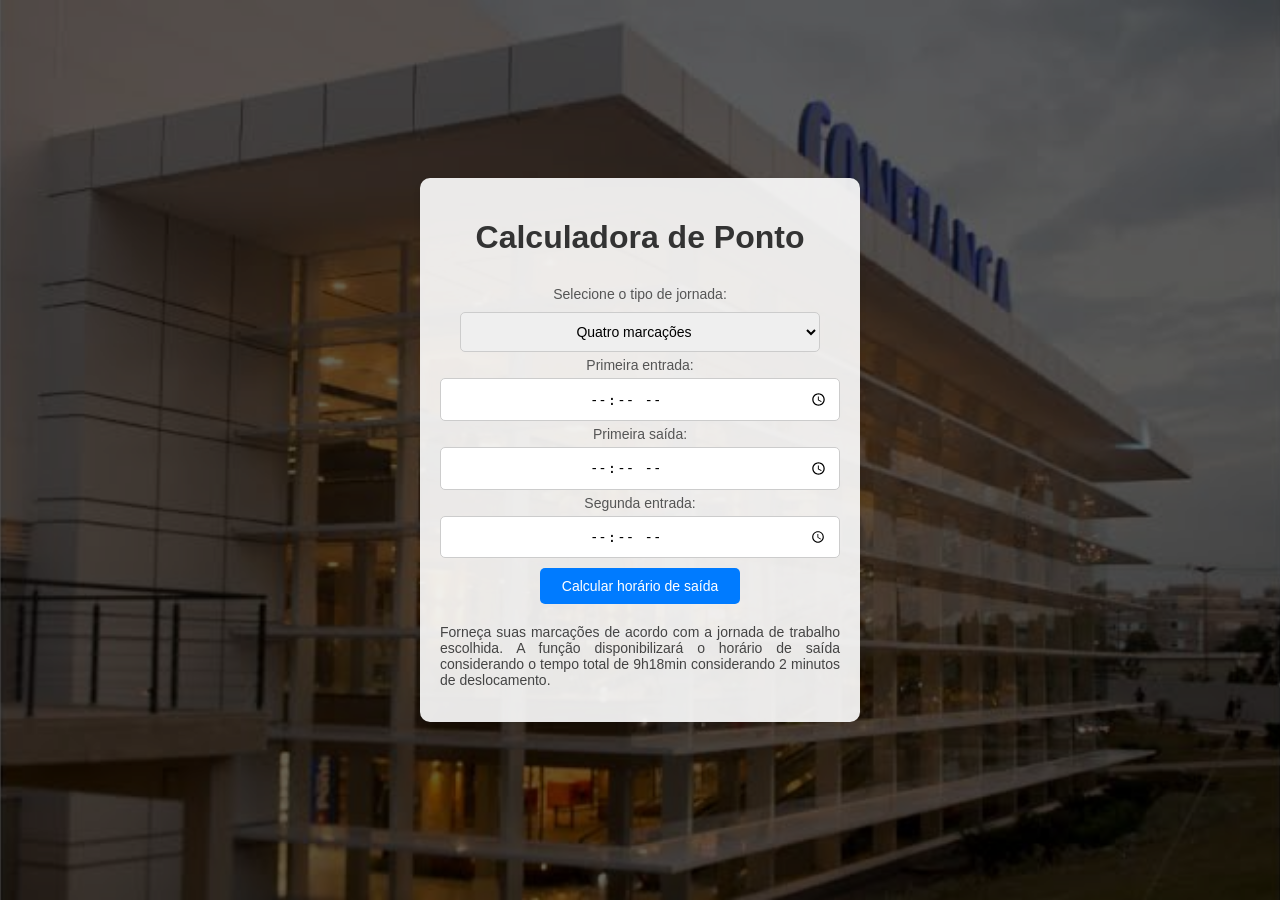
==== index.html @ ad9dcdb9 "Update index.html" ====
<!DOCTYPE html>
<html lang="en">
<head>
  <meta charset="UTF-8">
  <meta name="viewport" content="width=device-width, initial-scale=1.0">
  <title>Calculadora de Ponto</title>
  <style>
    body {
      font-family: Arial, sans-serif;
      margin: 0;
      padding: 0;
      display: flex;
      justify-content: center;
      align-items: center;
      min-height: 100vh;
      text-align: center;
      background: url('IMG_5121.jpeg') no-repeat center center fixed;
      background-size: cover;
    }

    .overlay {
      position: absolute;
      top: 0;
      left: 0;
      width: 100%;
      height: 100%;
      background: rgba(0, 0, 0, 0.6);
      z-index: -1;
    }

    .container {
      background: rgba(255, 255, 255, 0.9);
      padding: 20px;
      border-radius: 10px;
      box-shadow: 0 4px 6px rgba(0, 0, 0, 0.1);
      max-width: 400px;
      width: 100%;
    }

    h1 {
      margin-bottom: 20px;
      color: #333;
    }

    form {
      display: flex;
      flex-direction: column;
      align-items: center;
    }

    form label {
      margin-top: 10px;
      font-size: 14px;
      color: #555;
    }

    input, select, button {
      margin-top: 10px;
      padding: 10px;
      width: 90%;
      font-size: 14px;
      border: 1px solid #ccc;
      border-radius: 5px;
      box-sizing: border-box;
      text-align: center;
    }

    button {
      background: #007bff;
      color: #fff;
      border: none;
      cursor: pointer;
      width: 50%;
    }

    button:hover {
      background: #0056b3;
    }

    #result {
      margin-top: 20px;
      font-size: 16px;
      color: #333;
    }

    .instructions {
      margin-top: 20px;
      font-size: 14px;
      color: #444;
      text-align: justify;
    }

    form div {
      display: flex;
      flex-direction: column;
      align-items: center;
      width: 100%;
    }

    form div label,
    form div input {
      width: 100%;
      margin-top: 5px;
    }

    .hidden {
      display: none;
    }

    @media (max-width: 768px) {
      .container {
        padding: 15px;
      }

      input, select, button {
        font-size: 12px;
        width: 95%;
      }
    }
  </style>
</head>
<body>
  <div class="overlay"></div>

  <div class="container">
    <h1>Calculadora de Ponto</h1>

    <form id="workHoursForm">
      <label for="workMode">Selecione o tipo de jornada:</label>
      <select id="workMode" name="workMode" onchange="toggleFields()">
        <option value="noCoffee">Quatro marcações</option>
        <option value="withCoffee">Seis marcações</option>
      </select>

      <!-- Campos de entrada para 4 marcações -->
      <div id="noCoffeeFields">
        <div>
          <label>Primeira entrada:</label>
          <input type="time" id="e1" required>
        </div>
        <div>
          <label>Primeira saída:</label>
          <input type="time" id="s1" required>
        </div>
        <div>
          <label>Segunda entrada:</label>
          <input type="time" id="e2" required>
        </div>
      </div>

      <!-- Campos de entrada para 6 marcações -->
      <div id="withCoffeeFields" class="hidden">
        <div>
          <label>Primeira entrada:</label>
          <input type="time" id="e1_c" required>
        </div>
        <div>
          <label>Saída para café:</label>
          <input type="time" id="sc" required>
        </div>
        <div>
          <label>Retorno do café:</label>
          <input type="time" id="ec" required>
        </div>
        <div>
          <label>Primeira saída:</label>
          <input type="time" id="s1_c" required>
        </div>
        <div>
          <label>Segunda entrada:</label>
          <input type="time" id="e2_c" required>
        </div>
      </div>

      <button type="button" onclick="calculateExitTime()">Calcular horário de saída</button>
    </form>

    <h2 id="result"></h2>
    <div class="instructions">
      <p>Forneça suas marcações de acordo com a jornada de trabalho escolhida. A função disponibilizará o horário de saída considerando o tempo total de 9h18min considerando 2 minutos de deslocamento.</p>
    </div>
  </div>

  <script>
    function toggleFields() {
      const mode = document.getElementById('workMode').value;
      const noCoffeeFields = document.getElementById('noCoffeeFields');
      const withCoffeeFields = document.getElementById('withCoffeeFields');

      // Alterna a visibilidade com base na seleção
      if (mode === 'noCoffee') {
        noCoffeeFields.classList.remove('hidden');
        withCoffeeFields.classList.add('hidden');
      } else {
        noCoffeeFields.classList.add('hidden');
        withCoffeeFields.classList.remove('hidden');
      }
    }

    function calculateExitTime() {
      const mode = document.getElementById('workMode').value;
      let totalWorked = 0;
      const limit = 9.3; // 9 horas e 18 minutos

      if (mode === 'noCoffee') {
        const e1 = convertToDecimal(document.getElementById('e1').value);
        const s1 = convertToDecimal(document.getElementById('s1').value);
        const e2 = convertToDecimal(document.getElementById('e2').value);
        totalWorked = s1 - e1;
        const suggestedExit = e2 + (limit - totalWorked);
        displayResult(suggestedExit);
      } else if (mode === 'withCoffee') {
        const e1 = convertToDecimal(document.getElementById('e1_c').value);
        const sc = convertToDecimal(document.getElementById('sc').value);
        const ec = convertToDecimal(document.getElementById('ec').value);
        const s1 = convertToDecimal(document.getElementById('s1_c').value);
        const e2 = convertToDecimal(document.getElementById('e2_c').value);
        totalWorked = (sc - e1) + (s1 - ec);
        const suggestedExit = e2 + (limit - totalWorked);
        displayResult(suggestedExit);
      }
    }

    function convertToDecimal(time) {
      const [hours, minutes] = time.split(':').map(Number);
      return hours + minutes / 60;
    }

    function displayResult(decimalTime) {
      const hours = Math.floor(decimalTime % 24);
      const minutes = Math.round((decimalTime - Math.floor(decimalTime)) * 60);
      const formattedTime = `${hours.toString().padStart(2, '0')}:${minutes.toString().padStart(2, '0')}`;
      document.getElementById('result').innerText = `Horário sugerido de saída: ${formattedTime}`;
    }
  </script>
</body>
</html>
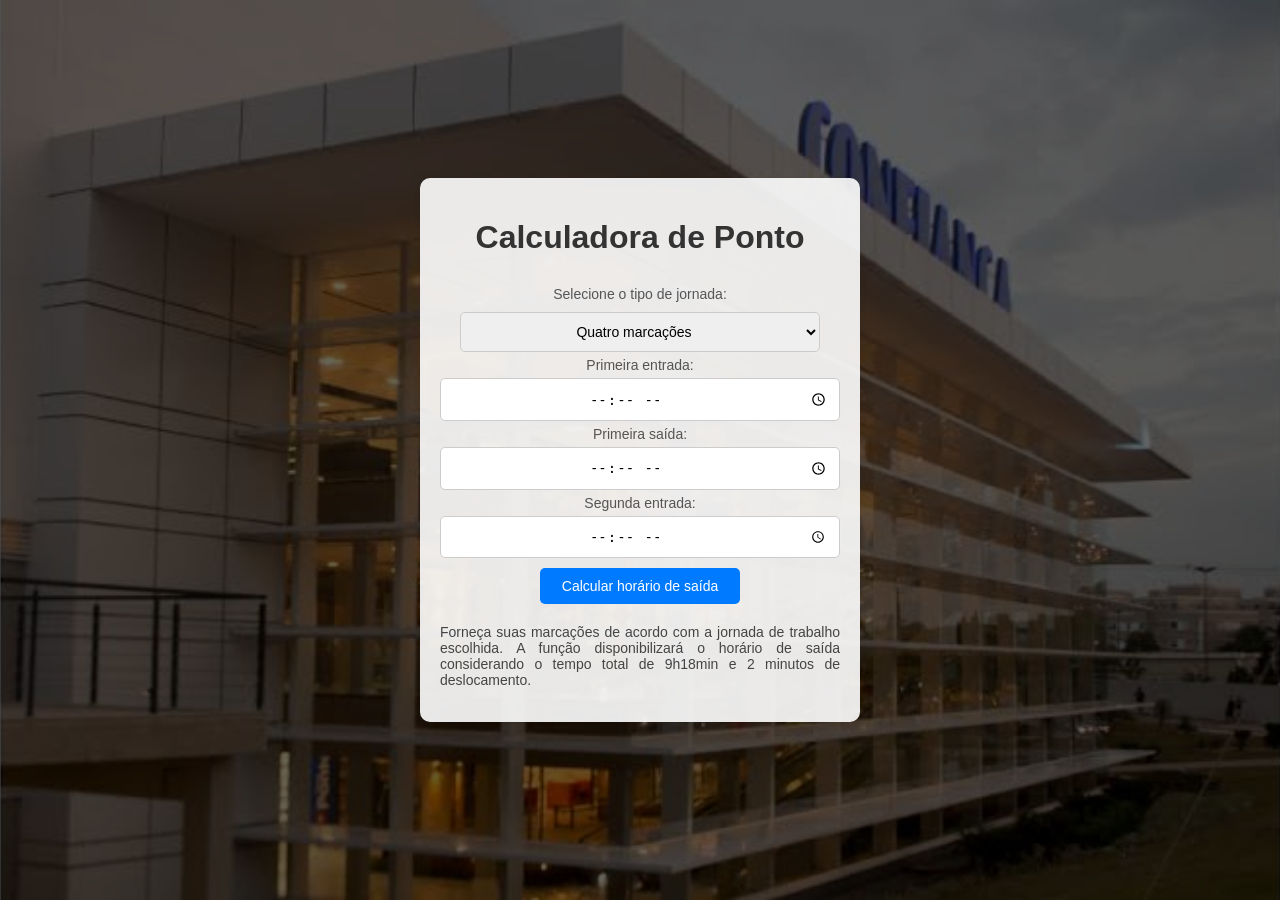
==== commit 7e69a638: "Update index.html" ====
--- a/index.html
+++ b/index.html
@@ -177,7 +177,7 @@
 
     <h2 id="result"></h2>
     <div class="instructions">
-      <p>Forneça suas marcações de acordo com a jornada de trabalho escolhida. A função disponibilizará o horário de saída considerando o tempo total de 9h18min considerando 2 minutos de deslocamento.</p>
+      <p>Forneça suas marcações de acordo com a jornada de trabalho escolhida. A função disponibilizará o horário de saída considerando o tempo total de 9h18min e 2 minutos de deslocamento.</p>
     </div>
   </div>
 
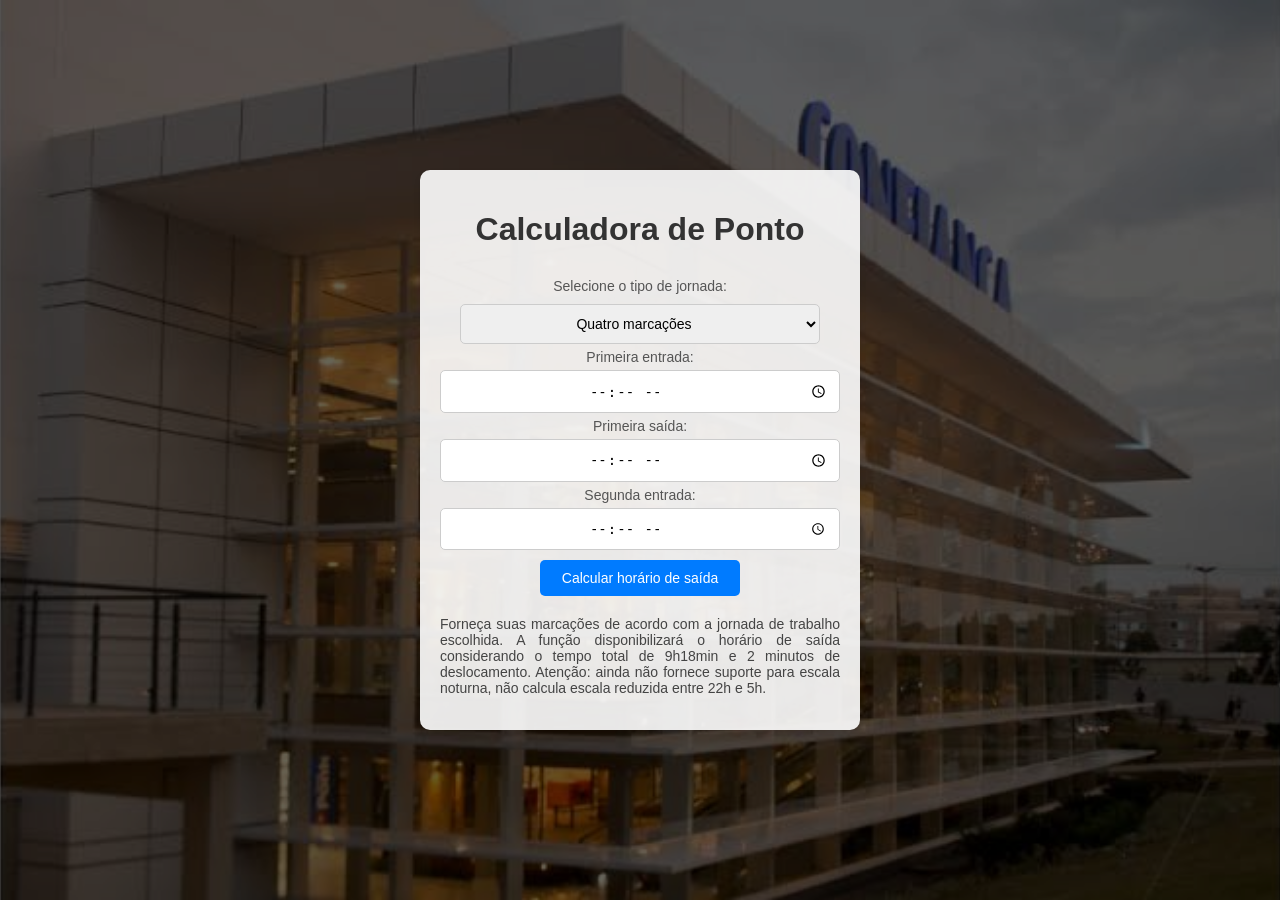
==== commit 031ca455: "Update index.html" ====
--- a/index.html
+++ b/index.html
@@ -177,7 +177,7 @@
 
     <h2 id="result"></h2>
     <div class="instructions">
-      <p>Forneça suas marcações de acordo com a jornada de trabalho escolhida. A função disponibilizará o horário de saída considerando o tempo total de 9h18min e 2 minutos de deslocamento.</p>
+      <p>Forneça suas marcações de acordo com a jornada de trabalho escolhida. A função disponibilizará o horário de saída considerando o tempo total de 9h18min e 2 minutos de deslocamento. Atenção: ainda não fornece suporte para escala noturna, não calcula escala reduzida entre 22h e 5h.</p>
     </div>
   </div>
 
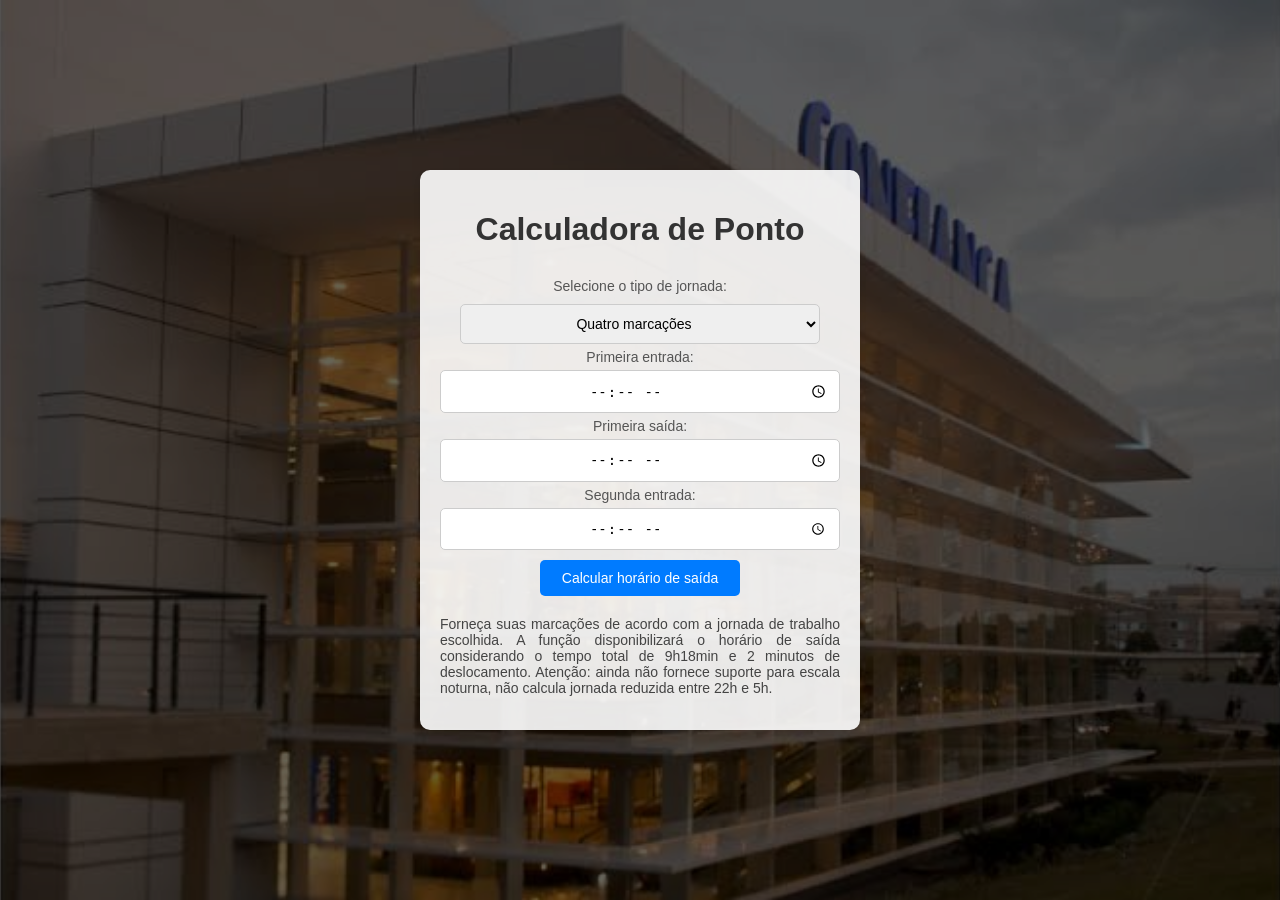
==== commit 3462d421: "Update index.html" ====
--- a/index.html
+++ b/index.html
@@ -177,7 +177,7 @@
 
     <h2 id="result"></h2>
     <div class="instructions">
-      <p>Forneça suas marcações de acordo com a jornada de trabalho escolhida. A função disponibilizará o horário de saída considerando o tempo total de 9h18min e 2 minutos de deslocamento. Atenção: ainda não fornece suporte para escala noturna, não calcula escala reduzida entre 22h e 5h.</p>
+      <p>Forneça suas marcações de acordo com a jornada de trabalho escolhida. A função disponibilizará o horário de saída considerando o tempo total de 9h18min e 2 minutos de deslocamento. Atenção: ainda não fornece suporte para escala noturna, não calcula jornada reduzida entre 22h e 5h.</p>
     </div>
   </div>
 
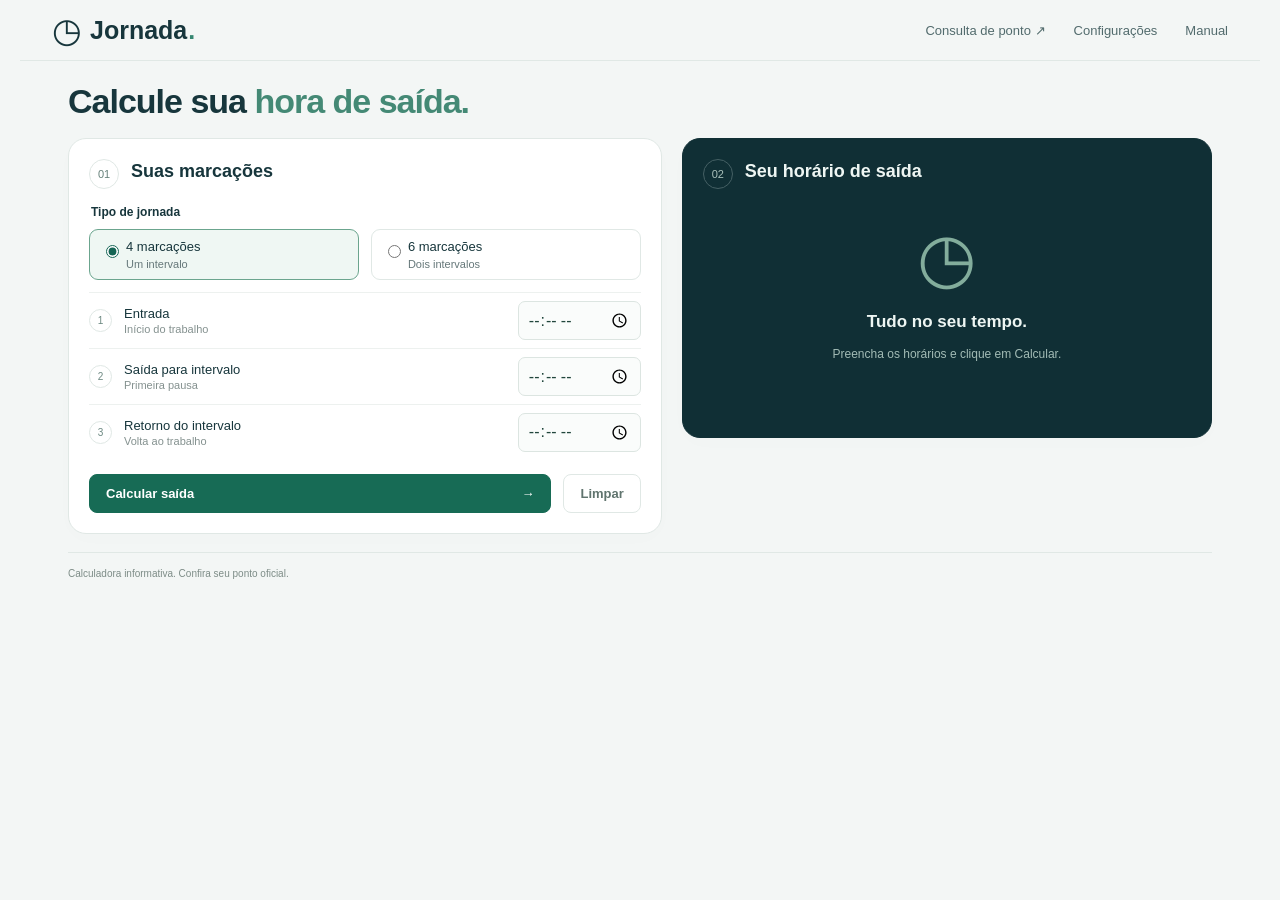
==== commit f33e27b6: "Atualiza Calculadora com a versão atual do DEMO-calculator" ====
--- a/index.html
+++ b/index.html
@@ -1,237 +1,81 @@
-<!DOCTYPE html>
-<html lang="en">
-<head>
-  <meta charset="UTF-8">
-  <meta name="viewport" content="width=device-width, initial-scale=1.0">
-  <title>Calculadora de Ponto</title>
-  <style>
-    body {
-      font-family: Arial, sans-serif;
-      margin: 0;
-      padding: 0;
-      display: flex;
-      justify-content: center;
-      align-items: center;
-      min-height: 100vh;
-      text-align: center;
-      background: url('IMG_5121.jpeg') no-repeat center center fixed;
-      background-size: cover;
-    }
-
-    .overlay {
-      position: absolute;
-      top: 0;
-      left: 0;
-      width: 100%;
-      height: 100%;
-      background: rgba(0, 0, 0, 0.6);
-      z-index: -1;
-    }
-
-    .container {
-      background: rgba(255, 255, 255, 0.9);
-      padding: 20px;
-      border-radius: 10px;
-      box-shadow: 0 4px 6px rgba(0, 0, 0, 0.1);
-      max-width: 400px;
-      width: 100%;
-    }
-
-    h1 {
-      margin-bottom: 20px;
-      color: #333;
-    }
-
-    form {
-      display: flex;
-      flex-direction: column;
-      align-items: center;
-    }
-
-    form label {
-      margin-top: 10px;
-      font-size: 14px;
-      color: #555;
-    }
-
-    input, select, button {
-      margin-top: 10px;
-      padding: 10px;
-      width: 90%;
-      font-size: 14px;
-      border: 1px solid #ccc;
-      border-radius: 5px;
-      box-sizing: border-box;
-      text-align: center;
-    }
-
-    button {
-      background: #007bff;
-      color: #fff;
-      border: none;
-      cursor: pointer;
-      width: 50%;
-    }
-
-    button:hover {
-      background: #0056b3;
-    }
-
-    #result {
-      margin-top: 20px;
-      font-size: 16px;
-      color: #333;
-    }
-
-    .instructions {
-      margin-top: 20px;
-      font-size: 14px;
-      color: #444;
-      text-align: justify;
-    }
-
-    form div {
-      display: flex;
-      flex-direction: column;
-      align-items: center;
-      width: 100%;
-    }
-
-    form div label,
-    form div input {
-      width: 100%;
-      margin-top: 5px;
-    }
-
-    .hidden {
-      display: none;
-    }
-
-    @media (max-width: 768px) {
-      .container {
-        padding: 15px;
-      }
-
-      input, select, button {
-        font-size: 12px;
-        width: 95%;
-      }
-    }
-  </style>
-</head>
-<body>
-  <div class="overlay"></div>
-
-  <div class="container">
-    <h1>Calculadora de Ponto</h1>
-
-    <form id="workHoursForm">
-      <label for="workMode">Selecione o tipo de jornada:</label>
-      <select id="workMode" name="workMode" onchange="toggleFields()">
-        <option value="noCoffee">Quatro marcações</option>
-        <option value="withCoffee">Seis marcações</option>
-      </select>
-
-      <!-- Campos de entrada para 4 marcações -->
-      <div id="noCoffeeFields">
-        <div>
-          <label>Primeira entrada:</label>
-          <input type="time" id="e1" required>
-        </div>
-        <div>
-          <label>Primeira saída:</label>
-          <input type="time" id="s1" required>
-        </div>
-        <div>
-          <label>Segunda entrada:</label>
-          <input type="time" id="e2" required>
-        </div>
-      </div>
-
-      <!-- Campos de entrada para 6 marcações -->
-      <div id="withCoffeeFields" class="hidden">
-        <div>
-          <label>Primeira entrada:</label>
-          <input type="time" id="e1_c" required>
-        </div>
-        <div>
-          <label>Saída para café:</label>
-          <input type="time" id="sc" required>
-        </div>
-        <div>
-          <label>Retorno do café:</label>
-          <input type="time" id="ec" required>
-        </div>
-        <div>
-          <label>Primeira saída:</label>
-          <input type="time" id="s1_c" required>
-        </div>
-        <div>
-          <label>Segunda entrada:</label>
-          <input type="time" id="e2_c" required>
-        </div>
-      </div>
-
-      <button type="button" onclick="calculateExitTime()">Calcular horário de saída</button>
-    </form>
-
-    <h2 id="result"></h2>
-    <div class="instructions">
-      <p>Forneça suas marcações de acordo com a jornada de trabalho escolhida. A função disponibilizará o horário de saída considerando o tempo total de 9h18min e 2 minutos de deslocamento. Atenção: ainda não fornece suporte para escala noturna, não calcula jornada reduzida entre 22h e 5h.</p>
-    </div>
-  </div>
-
-  <script>
-    function toggleFields() {
-      const mode = document.getElementById('workMode').value;
-      const noCoffeeFields = document.getElementById('noCoffeeFields');
-      const withCoffeeFields = document.getElementById('withCoffeeFields');
-
-      // Alterna a visibilidade com base na seleção
-      if (mode === 'noCoffee') {
-        noCoffeeFields.classList.remove('hidden');
-        withCoffeeFields.classList.add('hidden');
-      } else {
-        noCoffeeFields.classList.add('hidden');
-        withCoffeeFields.classList.remove('hidden');
-      }
-    }
-
-    function calculateExitTime() {
-      const mode = document.getElementById('workMode').value;
-      let totalWorked = 0;
-      const limit = 9.3; // 9 horas e 18 minutos
-
-      if (mode === 'noCoffee') {
-        const e1 = convertToDecimal(document.getElementById('e1').value);
-        const s1 = convertToDecimal(document.getElementById('s1').value);
-        const e2 = convertToDecimal(document.getElementById('e2').value);
-        totalWorked = s1 - e1;
-        const suggestedExit = e2 + (limit - totalWorked);
-        displayResult(suggestedExit);
-      } else if (mode === 'withCoffee') {
-        const e1 = convertToDecimal(document.getElementById('e1_c').value);
-        const sc = convertToDecimal(document.getElementById('sc').value);
-        const ec = convertToDecimal(document.getElementById('ec').value);
-        const s1 = convertToDecimal(document.getElementById('s1_c').value);
-        const e2 = convertToDecimal(document.getElementById('e2_c').value);
-        totalWorked = (sc - e1) + (s1 - ec);
-        const suggestedExit = e2 + (limit - totalWorked);
-        displayResult(suggestedExit);
-      }
-    }
-
-    function convertToDecimal(time) {
-      const [hours, minutes] = time.split(':').map(Number);
-      return hours + minutes / 60;
-    }
-
-    function displayResult(decimalTime) {
-      const hours = Math.floor(decimalTime % 24);
-      const minutes = Math.round((decimalTime - Math.floor(decimalTime)) * 60);
-      const formattedTime = `${hours.toString().padStart(2, '0')}:${minutes.toString().padStart(2, '0')}`;
-      document.getElementById('result').innerText = `Horário sugerido de saída: ${formattedTime}`;
-    }
-  </script>
-</body>
-</html>
+<!DOCTYPE html>
+<html lang="pt-BR">
+<head>
+  <meta charset="UTF-8">
+  <meta name="viewport" content="width=device-width, initial-scale=1.0">
+  <meta name="theme-color" content="#102c32">
+  <meta name="description" content="Planeje sua saída com intervalos, hora noturna reduzida e margem de segurança ajustável.">
+  <title>Calculadora de jornada</title>
+  <link rel="stylesheet" href="assets/css/style.css">
+</head>
+<body>
+  <header class="topbar">
+    <a class="brand" href="./"><span class="brand-icon" aria-hidden="true">◷</span> Jornada<span class="brand-dot">.</span></a>
+    <nav aria-label="Links úteis">
+      <a href="https://webapp.confianca.com.br/consultaponto/ponto.aspx" target="_blank" rel="noopener noreferrer">Consulta de ponto ↗</a>
+      <button type="button" id="abrir-configuracoes" aria-controls="configuracoes" aria-expanded="false">Configurações</button>
+      <button type="button" id="abrir-manual" aria-controls="manual" aria-expanded="false">Manual</button>
+    </nav>
+  </header>
+  <main>
+    <section class="intro">
+      <h1>Calcule sua <span>hora de saída.</span></h1>
+    </section>
+          <section id="configuracoes" class="card settings-panel" hidden aria-labelledby="settings-title"><h2 id="settings-title">Regras do cálculo</h2><p class="hint">Ajuste os parâmetros e volte à calculadora.</p>
+            <div class="settings-grid">
+              <label for="jornada">Jornada (minutos)<input form="jornada-form" type="number" id="jornada" min="1" max="960" value="440" required><small>440 min = 7h20</small></label>
+              <label for="extras">Extras (minutos)<input form="jornada-form" type="number" id="extras" min="0" max="360" value="120" required><small>120 min = 2h00</small></label>
+              <label for="margem">Margem (minutos)<input form="jornada-form" type="number" id="margem" min="0" max="30" value="2" required><small>Antecipação da saída</small></label>
+            </div>
+            <label class="check"><input form="jornada-form" type="checkbox" id="noturno" checked> Aplicar hora noturna reduzida entre 22h e 05h</label>
+            <p class="hint">Cada 52min30s trabalhados nessa faixa contam como 60min. Intervalos não contam. Após 05h, o cálculo volta à hora comum.</p>
+            <button type="button" id="voltar-calculadora">Voltar à calculadora</button>
+          </section>
+    <div class="workspace" id="calculadora-panel">
+      <section class="card form-card" aria-labelledby="form-title">
+        <div class="card-heading"><span class="step">01</span><div><h2 id="form-title">Suas marcações</h2></div></div>
+        <form id="jornada-form">
+          <fieldset class="mode"><legend>Tipo de jornada</legend>
+            <label><input type="radio" id="quatro-marcacoes" name="modo-jornada" value="quatro" checked><span>4 marcações <small>Um intervalo</small></span></label>
+            <label><input type="radio" id="seis-marcacoes" name="modo-jornada" value="seis"><span>6 marcações <small>Dois intervalos</small></span></label>
+          </fieldset>
+          <div class="time-row"><span class="marker">1</span><label for="entrada">Entrada<small>Início do trabalho</small></label><input type="time" id="entrada" name="entrada" required></div>
+          <div class="time-row"><span class="marker">2</span><label for="saida-cafe">Saída para intervalo<small>Primeira pausa</small></label><input type="time" id="saida-cafe" name="saida-cafe" required></div>
+          <div class="time-row"><span class="marker">3</span><label for="entrada-cafe">Retorno do intervalo<small>Volta ao trabalho</small></label><input type="time" id="entrada-cafe" name="entrada-cafe" required></div>
+          <fieldset id="campoExtra" hidden disabled><legend class="sr-only">Segundo intervalo</legend>
+            <div class="time-row"><span class="marker">4</span><label for="segunda-saida">Saída para intervalo<small>Segunda pausa</small></label><input type="time" id="segunda-saida" name="segunda-saida" required></div>
+            <div class="time-row"><span class="marker">5</span><label for="segunda-entrada">Retorno do intervalo<small>Volta ao trabalho</small></label><input type="time" id="segunda-entrada" name="segunda-entrada" required></div>
+          </fieldset>
+          <div id="mensagemErro" role="alert" hidden></div>
+          <div class="actions"><button type="submit" id="calcular">Calcular saída <span aria-hidden="true">→</span></button><button type="reset" id="resetar">Limpar</button></div>
+        </form>
+      </section>
+      <aside class="right-column">
+        <section class="card result-card" aria-labelledby="result-title">
+          <div class="card-heading"><span class="step">02</span><div><h2 id="result-title">Seu horário de saída</h2></div></div>
+          <div id="empty-result"><div class="clock-art" aria-hidden="true">◷</div><h3>Tudo no seu tempo.</h3><p>Preencha os horários e clique em Calcular.</p></div>
+          <div id="resultado" role="status" aria-live="polite" aria-atomic="true" hidden></div>
+        </section>
+      </aside>
+    </div>
+    <section class="card manual-panel" id="manual" aria-labelledby="manual-title" hidden>
+      <h2 id="manual-title">Manual</h2>
+      <h3>Como calcular</h3>
+      <p>Escolha 4 marcações para um intervalo ou 6 para dois. Preencha os horários na ordem em que aconteceram e clique em Calcular saída.</p>
+      <p>Um horário menor que o anterior é interpretado como o dia seguinte. A indicação de dia seguinte no resultado é relativa ao dia da entrada.</p>
+      <h3>Os dois horários</h3>
+      <p>A saída sugerida considera sua jornada. O limite com extras considera a jornada mais as extras configuradas. Ambos são arredondados para baixo e antecipados pela margem definida em Configurações.</p>
+        <section class="safety-note"><span aria-hidden="true">↙</span><div><h3>Uma margem para sair tranquilo</h3><p id="margin-note">Saídas arredondadas para baixo, com 2 minutos de antecedência. A margem pode deixar saldo negativo; confira seu ponto.</p></div></section>
+        <section class="rules-note"><h3>Como a conta funciona</h3><p>Trabalho diurno + trabalho noturno convertido.<br>As pausas ficam fora da soma.</p><div><span id="rule-jornada">7h20 de jornada</span><span id="rule-extras">Até 2h00 de extras</span></div></section>
+      <h3>Hora noturna e intervalos</h3>
+      <p>Com a conversão ativada, cada 52min30s trabalhados entre 22h e 05h equivalem a 60 minutos de jornada. Frações de hora entram proporcionalmente. Intervalos ficam fora da conta.</p>
+      <p>A versão atual usa hora comum após 05h; não aplica automaticamente a redução à prorrogação noturna. Confira a regra aplicável à sua escala.</p>
+      <h3>Conferência do resultado</h3>
+      <p>A margem e o arredondamento podem deixar saldo abaixo da jornada. O resultado é uma estimativa: confira os registros oficiais de ponto. Se as marcações já tiverem ultrapassado os limites, um alerta aparecerá na calculadora.</p>
+      <button type="button" id="voltar-manual">Voltar à calculadora</button>
+    </section>
+    <footer>Calculadora informativa. Confira seu ponto oficial.</footer>
+  </main>
+  <script type="module" src="js/main.js"></script>
+</body>
+</html>
--- a/assets/css/style.css
+++ b/assets/css/style.css
@@ -0,0 +1,614 @@
+:root{
+  font-family:Inter,"Segoe UI",Arial,sans-serif;
+  color:#17363c;
+  background:#f3f6f5;
+  font-synthesis:none;
+  --muted:#657779;
+  --line:#e0e8e5;
+  --green:#146554
+}
+*{
+  box-sizing:border-box
+}
+body{
+  margin:0
+}
+button,input{
+  font:inherit
+}
+a{
+  color:inherit
+}
+.topbar{
+  min-height:88px;
+  max-width:1240px;
+  margin:auto;
+  padding:20px 48px;
+  display:flex;
+  justify-content:space-between;
+  align-items:center;
+  border-bottom:1px solid var(--line)
+}
+.brand{
+  font-size:25px;
+  font-weight:750;
+  text-decoration:none;
+  display:flex;
+  align-items:center;
+  gap:8px
+}
+.brand-dot{
+  color:#368771;
+  margin-left:-7px
+}
+.brand-icon{
+  font-size:34px;
+  font-weight:400
+}
+nav{
+  display:flex;
+  gap:28px
+}
+nav a{
+  font-size:13px;
+  text-decoration:none;
+  color:#526b6d
+}
+nav a:hover{
+  text-decoration:underline
+}
+main{
+  max-width:1144px;
+  margin:auto;
+  padding:46px 0 0
+}
+.eyebrow{
+  font-size:11px;
+  font-weight:750;
+  letter-spacing:2px;
+  color:#357a68;
+  margin:0 0 17px
+}
+h1{
+  font-size:48px;
+  font-weight:650;
+  line-height:1.1;
+  letter-spacing:-2px;
+  margin:0 0 20px
+}
+h1 span{
+  color:#448975
+}
+.intro>p:last-child{
+  font-size:15px;
+  color:var(--muted);
+  line-height:1.65;
+  margin-bottom:32px
+}
+.workspace{
+  display:grid;
+  grid-template-columns:1.12fr 1fr;
+  gap:26px;
+  align-items:start
+}
+.card{
+  background:#fff;
+  border:1px solid var(--line);
+  border-radius:18px;
+  padding:28px;
+  box-shadow:0 5px 22px #16383103
+}
+.card-heading{
+  display:flex;
+  gap:12px;
+  align-items:center;
+  margin-bottom:26px
+}
+.step{
+  font-size:11px;
+  border:1px solid var(--line);
+  border-radius:50%;
+  width:30px;
+  height:30px;
+  display:grid;
+  place-items:center;
+  color:#66817a;
+  flex-shrink:0
+}
+h2{
+  font-size:18px;
+  margin:0 0 5px;
+  font-weight:650
+}
+.card-heading p{
+  font-size:12px;
+  color:var(--muted);
+  margin:0
+}
+fieldset{
+  padding:0;
+  margin:0;
+  border:0;
+  min-width:0
+}
+.mode{
+  display:grid;
+  grid-template-columns:1fr 1fr;
+  gap:12px;
+  margin-bottom:24px
+}
+.mode legend{
+  font-size:12px;
+  font-weight:600;
+  margin-bottom:10px
+}
+.mode label{
+  position:relative;
+  cursor:pointer
+}
+.mode input{
+  position:absolute;
+  left:12px;
+  top:17px;
+  accent-color:var(--green)
+}
+.mode span{
+  display:block;
+  border:1px solid var(--line);
+  border-radius:9px;
+  padding:12px 12px 12px 36px;
+  font-size:13px
+}
+.mode input:checked+span{
+  background:#eff7f3;
+  border-color:#6ba58e
+}
+.mode small{
+  display:block;
+  font-size:11px;
+  margin-top:4px;
+  color:var(--muted)
+}
+.time-row{
+  display:flex;
+  align-items:center;
+  gap:12px;
+  border-top:1px solid #edf1ef;
+  padding:15px 0
+}
+.marker{
+  border:1px solid var(--line);
+  width:23px;
+  height:23px;
+  border-radius:50%;
+  font-size:10px;
+  color:#6d8982;
+  display:grid;
+  place-items:center;
+  flex-shrink:0
+}
+.time-row label{
+  font-size:13px;
+  flex:1
+}
+.time-row small{
+  display:block;
+  font-size:11px;
+  color:#84918f;
+  margin-top:4px
+}
+input[type=time]{
+  border:1px solid #dce5e1;
+  border-radius:7px;
+  background:#fafcfb;
+  padding:9px 10px;
+  color:#21463c;
+  width:123px;
+  min-width:0
+}
+input:focus-visible,button:focus-visible,a:focus-visible,summary:focus-visible{
+  outline:3px solid #98cbb9;
+  outline-offset:3px
+}
+.hint{
+  color:#72817e;
+  font-size:11px;
+  line-height:1.6
+}
+.settings{
+  border-top:1px solid var(--line);
+  margin-top:19px;
+  padding-top:18px
+}
+.settings summary{
+  font-size:12px;
+  cursor:pointer;
+  display:flex;
+  justify-content:space-between
+}
+.settings-grid{
+  display:grid;
+  grid-template-columns:repeat(3,1fr);
+  gap:10px;
+  padding-top:18px
+}
+.settings-grid label{
+  font-size:10px
+}
+.settings-grid input{
+  display:block;
+  width:100%;
+  border:1px solid var(--line);
+  border-radius:6px;
+  padding:9px;
+  margin:7px 0
+}
+.settings small{
+  font-size:10px;
+  color:var(--muted)
+}
+.check{
+  display:flex;
+  align-items:center;
+  gap:7px;
+  font-size:11px;
+  margin-top:18px
+}
+.check input{
+  accent-color:var(--green)
+}
+.actions{
+  display:flex;
+  gap:12px;
+  margin-top:24px
+}
+button{
+  cursor:pointer;
+  border-radius:8px;
+  font-size:13px;
+  font-weight:600;
+  padding:14px 18px
+}
+#calcular{
+  background:#176b55;
+  color:white;
+  border:1px solid #176b55;
+  flex:1;
+  display:flex;
+  justify-content:space-between
+}
+#calcular:hover{
+  background:#10523f
+}
+#resetar{
+  border:1px solid var(--line);
+  background:white;
+  color:#60746e
+}
+.result-card{
+  background:#102f35;
+  color:#eef6f3;
+  border-color:#102f35;
+  min-height:342px
+}
+.result-card .step{
+  border-color:#456064;
+  color:#abc2bc
+}
+.result-card .card-heading p{
+  color:#9cb6b2
+}
+#empty-result{
+  text-align:center;
+  padding:12px 0 24px
+}
+.clock-art{
+  font-size:68px;
+  color:#83ad9c;
+  line-height:1.2
+}
+h3{
+  font-size:14px;
+  font-weight:600
+}
+#empty-result h3{
+  font-size:17px;
+  margin:13px 0 9px
+}
+#empty-result p{
+  font-size:12px;
+  line-height:1.7;
+  color:#a2bbb5
+}
+.safety-note{
+  display:flex;
+  gap:14px;
+  background:#e7f0e7;
+  border:1px solid #d4e3d5;
+  border-radius:12px;
+  padding:20px;
+  margin-top:18px
+}
+.safety-note>span{
+  font-size:25px;
+  color:#428369
+}
+.safety-note h3{
+  margin:0 0 7px;
+  color:#365f48;
+  font-size:12px
+}
+.safety-note p{
+  font-size:11px;
+  line-height:1.75;
+  color:#5e7664;
+  margin:0
+}
+.rules-note{
+  padding:22px 7px
+}
+.rules-note h3{
+  font-size:12px;
+  margin:0 0 8px
+}
+.rules-note p{
+  font-size:12px;
+  color:var(--muted);
+  line-height:1.7
+}
+.rules-note>div{
+  display:flex;
+  gap:8px;
+  flex-wrap:wrap
+}
+.rules-note span{
+  font-size:10px;
+  border:1px solid var(--line);
+  border-radius:5px;
+  padding:6px 8px;
+  color:#677d73
+}
+footer{
+  font-size:10px;
+  color:#7d8c87;
+  line-height:1.7;
+  border-top:1px solid var(--line);
+  margin-top:35px;
+  padding:22px 0 26px;
+  max-width:100%
+}
+.result-label{
+  font-size:12px;
+  color:#b8d7cb
+}
+.result-time{
+  font-size:60px;
+  letter-spacing:-2px;
+  font-weight:600;
+  line-height:1.15;
+  margin:8px 0 3px
+}
+.day-label{
+  font-size:11px;
+  color:#9bb9ae
+}
+.limit{
+  border-top:1px solid #3a5356;
+  margin-top:23px;
+  padding-top:18px;
+  display:flex;
+  align-items:center;
+  justify-content:space-between
+}
+.limit strong{
+  font-size:25px;
+  font-weight:500
+}
+.limit small{
+  display:block;
+  font-size:10px;
+  color:#abc4bb;
+  margin-top:4px
+}
+.result-meta{
+  font-size:11px;
+  color:#aac4bb;
+  line-height:1.9;
+  margin:18px 0 0
+}
+.warning{
+  background:#fff1ce;
+  color:#624609;
+  padding:12px;
+  border-radius:7px;
+  font-size:12px;
+  line-height:1.6;
+  margin-top:14px
+}
+#mensagemErro{
+  background:#fff0ec;
+  border:1px solid #e6b2a8;
+  color:#963d2c;
+  padding:12px;
+  font-size:12px;
+  border-radius:7px;
+  margin-top:16px
+}
+.sr-only{
+  position:absolute;
+  width:1px;
+  height:1px;
+  padding:0;
+  margin:-1px;
+  overflow:hidden;
+  clip:rect(0,0,0,0);
+  white-space:nowrap;
+  border:0
+}
+[hidden]{
+  display:none!important
+}
+@media(min-width:1400px){
+  main{
+  padding-top:60px
+}
+.intro{
+  margin-bottom:40px
+}
+
+}
+@media(max-width:1239px){
+  main{
+  margin:0 48px
+}
+
+}
+@media(max-width:760px){
+  .topbar{
+  padding:16px 22px;
+  min-height:70px
+}
+nav{
+  gap:12px
+}
+nav a{
+  font-size:10px
+}
+.brand{
+  font-size:21px
+}
+main{
+  margin:0 22px;
+  padding-top:30px
+}
+h1{
+  font-size:38px
+}
+.workspace{
+  grid-template-columns:1fr;
+  gap:18px
+}
+.card{
+  padding:23px
+}
+.intro>p:last-child{
+  font-size:13px
+}
+.result-card{
+  min-height:300px
+}
+.rules-note{
+  padding-bottom:0
+}
+footer{
+  margin-top:22px
+}
+
+}
+@media(max-width:390px){
+  .topbar{
+  flex-wrap:wrap;
+  gap:10px
+}
+nav{
+  width:100%;
+  justify-content:space-between
+}
+.card{
+  padding:18px
+}
+main{
+  margin:0 14px
+}
+.time-row{
+  gap:8px
+}
+.time-row label{
+  font-size:12px
+}
+input[type=time]{
+  width:110px
+}
+.mode span{
+  font-size:12px
+}
+.settings-grid{
+  gap:6px
+}
+
+}
+
+/* Mantém marcações, regras e resultado juntos em uma tela mais compacta. */
+.topbar { min-height: 60px; padding: 10px 32px; }
+main { padding-top: 22px; }
+.intro { margin-bottom: 0; }
+.eyebrow { margin-bottom: 8px; font-size: 10px; }
+h1 { font-size: 34px; letter-spacing: -1px; margin-bottom: 8px; }
+.intro > p:last-child { font-size: 13px; margin: 0 0 18px; }
+.workspace { gap: 20px; }
+.card { padding: 20px; }
+.card-heading { margin-bottom: 16px; }
+.mode { margin-bottom: 12px; }
+.mode span { padding-top: 9px; padding-bottom: 9px; }
+.mode input { top: 13px; }
+.time-row { padding: 8px 0; }
+.time-row small { margin-top: 2px; }
+input[type=time] { padding: 7px 9px; }
+.hint { margin: 7px 0; }
+.settings { margin-top: 12px; padding-top: 12px; }
+.settings h3 { margin: 0; font-size: 12px; }
+.settings-grid { padding-top: 10px; }
+.settings-grid input { padding: 7px; margin: 5px 0; }
+.check { margin-top: 10px; }
+.actions { margin-top: 14px; }
+button { padding: 11px 16px; }
+.result-card { min-height: 300px; }
+.safety-note { padding: 14px; margin-top: 12px; }
+.rules-note { padding: 14px 4px 0; }
+.rules-note p { margin: 8px 0; }
+footer { margin-top: 18px; padding: 12px 0; }
+@media (min-width: 1400px) { main { padding-top: 22px; } .intro { margin-bottom: 0; } }
+@media (min-width: 761px) and (max-height: 800px) {
+  .topbar { min-height: 50px; padding-top: 6px; padding-bottom: 6px; }
+  main { padding-top: 14px; }
+  .intro .eyebrow { display: none; }
+  h1 { font-size: 28px; margin-bottom: 5px; }
+  .intro > p:last-child { margin-bottom: 12px; font-size: 12px; }
+  .card { padding: 16px; }
+  .card-heading { margin-bottom: 12px; }
+  .time-row { padding: 6px 0; }
+  .time-row small { display: none; }
+  footer { margin-top: 12px; padding: 8px 0; }
+}
+@media (max-width: 760px) {
+  .topbar { padding: 12px 20px; }
+  main { padding-top: 20px; }
+  h1 { font-size: 30px; }
+  .workspace { gap: 14px; }
+}
+
+/* Acesso às regras na navegação, sem sair da hospedagem. */
+nav button { border: 0; background: transparent; color: #526b6d; font-size: 13px; font-weight: 400; padding: 0; }
+nav button:hover { text-decoration: underline; }
+nav button[aria-expanded="true"] { color: #146554; font-weight: 600; }
+.settings-panel { max-width: 640px; margin: 0 auto; }
+.settings-panel .settings-grid { padding-top: 16px; }
+.settings-panel small { color: var(--muted); font-size: 10px; }
+#voltar-calculadora { margin-top: 18px; background: #176b55; color: white; border: 0; }
+@media (max-width: 760px) { nav button { font-size: 10px; } }
+
+/* Explicações completas ficam no Manual. */
+.intro { margin-bottom: 18px; }
+.manual-panel { max-width: 720px; margin: 0 auto; }
+.manual-panel h3 { margin: 22px 0 8px; }
+.manual-panel p { font-size: 13px; line-height: 1.75; color: var(--muted); }
+.manual-panel .safety-note h3 { margin: 0 0 7px; }
+.manual-panel .rules-note { padding: 16px 0; }
+#voltar-manual { margin-top: 18px; background: #176b55; color: white; border: 0; }
+nav button[aria-expanded="true"] { color: #146554; font-weight: 600; }
+.topbar { gap: 16px; }
+@media (max-width: 440px) { .topbar { flex-wrap: wrap; } nav { width: 100%; justify-content: space-between; gap: 12px; } }
+
+/* Os dois horários recebem o mesmo destaque. */
+.limit { display: block; }
+.limit strong { display: block; font-size: 60px; font-weight: 600; letter-spacing: -2px; line-height: 1.15; margin: 8px 0 3px; }
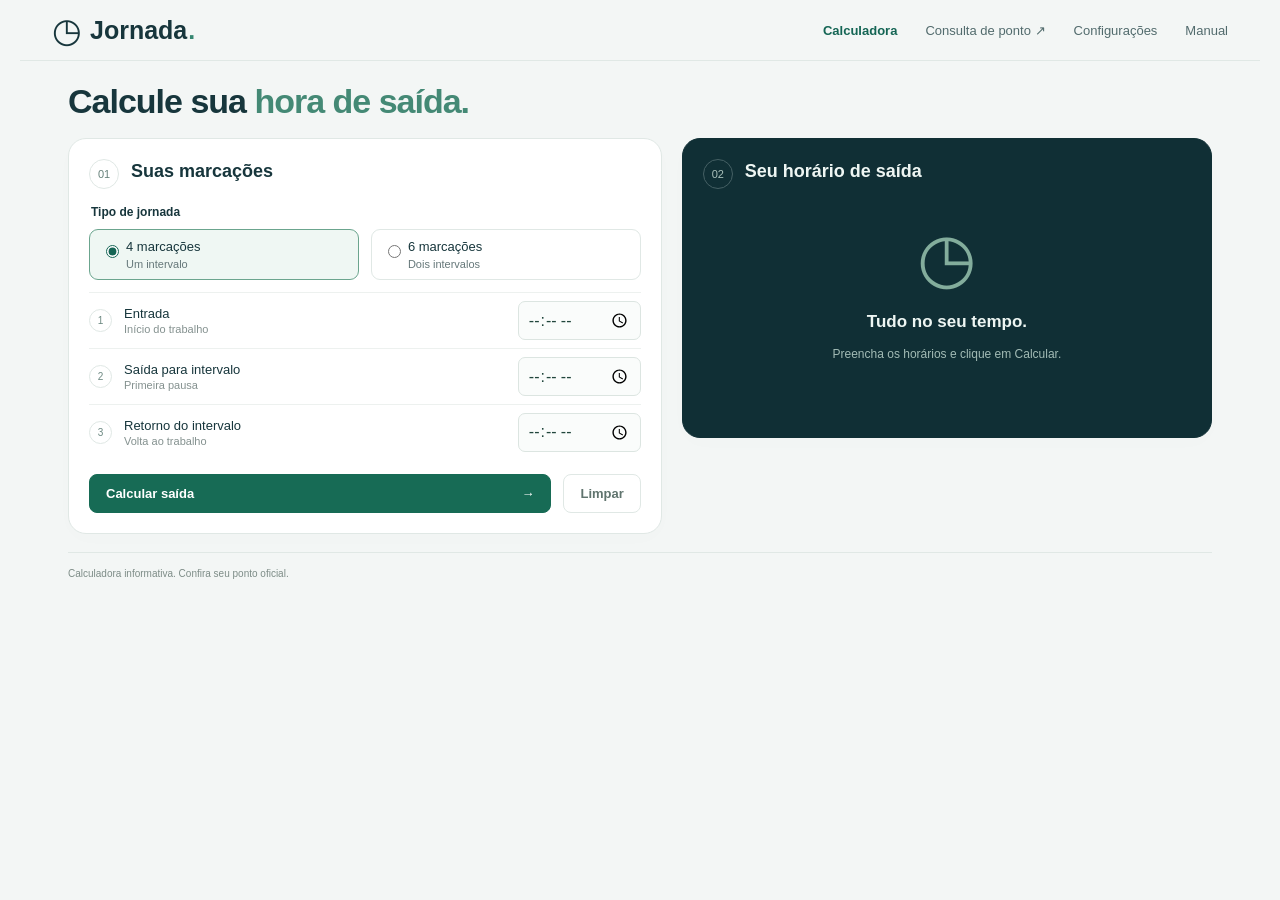
==== commit 2724da25: "Melhora menu no celular com navegação recolhível e botões maiores" ====
--- a/index.html
+++ b/index.html
@@ -11,7 +11,9 @@
 <body>
   <header class="topbar">
     <a class="brand" href="./"><span class="brand-icon" aria-hidden="true">◷</span> Jornada<span class="brand-dot">.</span></a>
-    <nav aria-label="Links úteis">
+    <button type="button" id="menu-toggle" class="menu-toggle" aria-controls="main-nav" aria-expanded="false"><span aria-hidden="true">☰</span><span id="menu-label">Menu</span></button>
+    <nav id="main-nav" aria-label="Navegação principal">
+      <button type="button" id="abrir-calculadora" aria-controls="calculadora-panel" aria-current="page">Calculadora</button>
       <a href="https://webapp.confianca.com.br/consultaponto/ponto.aspx" target="_blank" rel="noopener noreferrer">Consulta de ponto ↗</a>
       <button type="button" id="abrir-configuracoes" aria-controls="configuracoes" aria-expanded="false">Configurações</button>
       <button type="button" id="abrir-manual" aria-controls="manual" aria-expanded="false">Manual</button>
--- a/assets/css/style.css
+++ b/assets/css/style.css
@@ -612,3 +612,20 @@
 /* Os dois horários recebem o mesmo destaque. */
 .limit { display: block; }
 .limit strong { display: block; font-size: 60px; font-weight: 600; letter-spacing: -2px; line-height: 1.15; margin: 8px 0 3px; }
+
+/* Navegação acessível com áreas de toque confortáveis no celular. */
+.menu-toggle { display: none; }
+#main-nav { align-items: center; }
+#main-nav [aria-current="page"] { color: #146554; font-weight: 650; }
+@media (max-width: 760px) {
+  .topbar { display: flex; flex-wrap: wrap; gap: 0; padding: 12px 20px; background: #f3f6f5; }
+  .topbar .brand { font-size: 23px; min-height: 44px; }
+  .menu-toggle { display: inline-flex; align-items: center; justify-content: center; gap: 8px; min-height: 44px; min-width: 94px; padding: 9px 12px; margin-left: auto; border: 1px solid #d1ded7; background: #fff; color: #214e43; font-size: 14px; }
+  .menu-toggle > span:first-child { font-size: 19px; line-height: 1; }
+  #main-nav { display: none; width: 100%; margin-top: 10px; padding: 8px; border: 1px solid #dce6e0; border-radius: 12px; background: white; box-shadow: 0 5px 14px #17363c08; gap: 4px; }
+  .topbar.menu-open #main-nav { display: grid; grid-template-columns: 1fr; }
+  #main-nav a, #main-nav button { display: flex; align-items: center; justify-content: flex-start; width: 100%; min-height: 46px; padding: 12px 14px; margin: 0; border: 0; border-radius: 8px; background: transparent; color: #47665d; font: inherit; font-size: 14px; text-align: left; text-decoration: none; }
+  #main-nav [aria-current="page"] { background: #eaf4ee; color: #146554; font-weight: 650; }
+  #main-nav a:hover, #main-nav button:hover { background: #f0f6f2; }
+  #main-nav [aria-current="page"]::after { content: '●'; margin-left: auto; font-size: 7px; color: #277257; }
+}
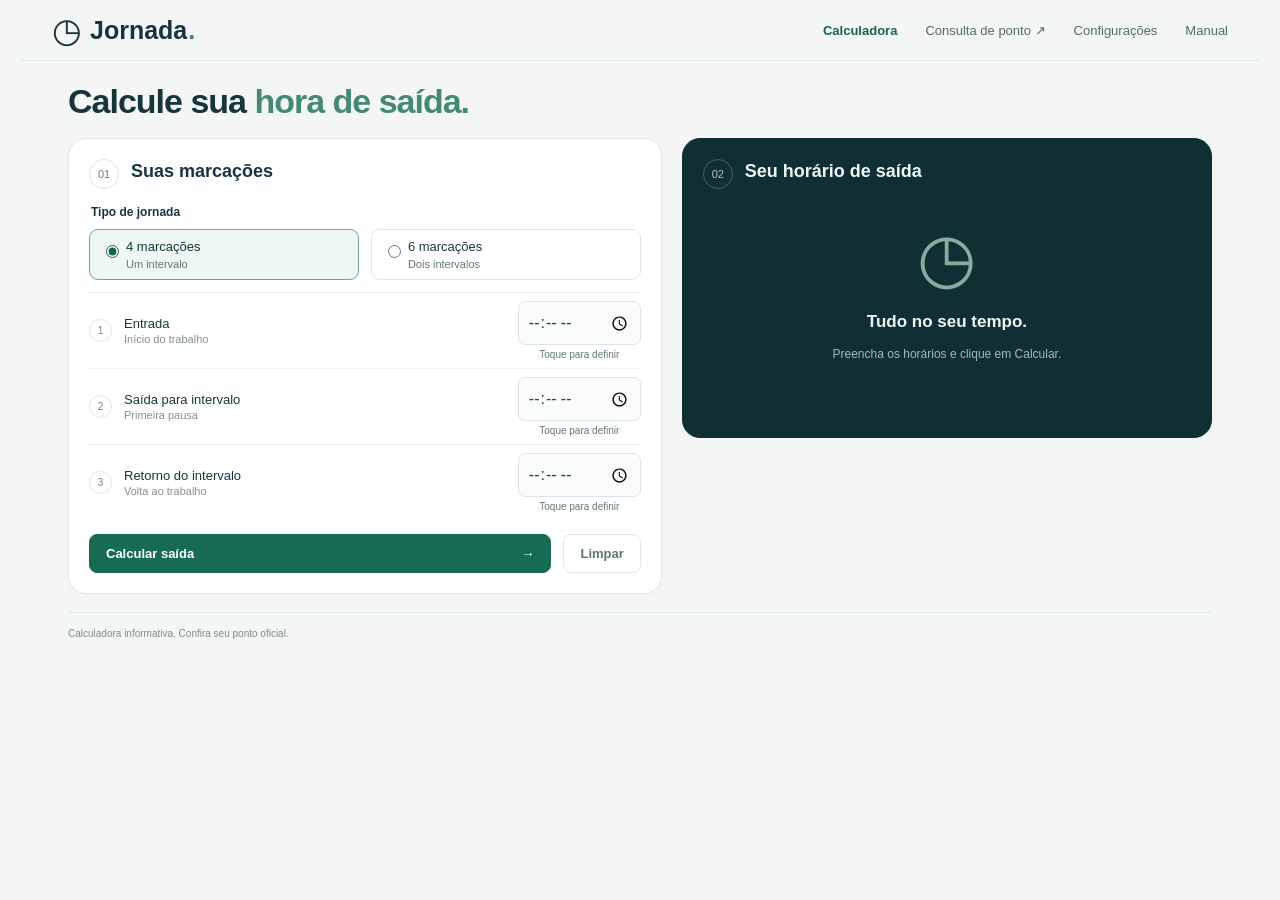
==== commit db77baf9: "Corrige cache do menu mobile e indicação dos campos de horário no iPhone" ====
--- a/index.html
+++ b/index.html
@@ -6,7 +6,7 @@
   <meta name="theme-color" content="#102c32">
   <meta name="description" content="Planeje sua saída com intervalos, hora noturna reduzida e margem de segurança ajustável.">
   <title>Calculadora de jornada</title>
-  <link rel="stylesheet" href="assets/css/style.css">
+  <link rel="stylesheet" href="assets/css/style.css?v=20261023-1">
 </head>
 <body>
   <header class="topbar">
@@ -41,12 +41,12 @@
             <label><input type="radio" id="quatro-marcacoes" name="modo-jornada" value="quatro" checked><span>4 marcações <small>Um intervalo</small></span></label>
             <label><input type="radio" id="seis-marcacoes" name="modo-jornada" value="seis"><span>6 marcações <small>Dois intervalos</small></span></label>
           </fieldset>
-          <div class="time-row"><span class="marker">1</span><label for="entrada">Entrada<small>Início do trabalho</small></label><input type="time" id="entrada" name="entrada" required></div>
-          <div class="time-row"><span class="marker">2</span><label for="saida-cafe">Saída para intervalo<small>Primeira pausa</small></label><input type="time" id="saida-cafe" name="saida-cafe" required></div>
-          <div class="time-row"><span class="marker">3</span><label for="entrada-cafe">Retorno do intervalo<small>Volta ao trabalho</small></label><input type="time" id="entrada-cafe" name="entrada-cafe" required></div>
+          <div class="time-row"><span class="marker">1</span><label for="entrada">Entrada<small>Início do trabalho</small></label><div class="time-control"><input type="time" id="entrada" name="entrada" required aria-describedby="entrada-hint"><small class="time-hint" id="entrada-hint">Toque para definir</small></div></div>
+          <div class="time-row"><span class="marker">2</span><label for="saida-cafe">Saída para intervalo<small>Primeira pausa</small></label><div class="time-control"><input type="time" id="saida-cafe" name="saida-cafe" required aria-describedby="saida-cafe-hint"><small class="time-hint" id="saida-cafe-hint">Toque para definir</small></div></div>
+          <div class="time-row"><span class="marker">3</span><label for="entrada-cafe">Retorno do intervalo<small>Volta ao trabalho</small></label><div class="time-control"><input type="time" id="entrada-cafe" name="entrada-cafe" required aria-describedby="entrada-cafe-hint"><small class="time-hint" id="entrada-cafe-hint">Toque para definir</small></div></div>
           <fieldset id="campoExtra" hidden disabled><legend class="sr-only">Segundo intervalo</legend>
-            <div class="time-row"><span class="marker">4</span><label for="segunda-saida">Saída para intervalo<small>Segunda pausa</small></label><input type="time" id="segunda-saida" name="segunda-saida" required></div>
-            <div class="time-row"><span class="marker">5</span><label for="segunda-entrada">Retorno do intervalo<small>Volta ao trabalho</small></label><input type="time" id="segunda-entrada" name="segunda-entrada" required></div>
+            <div class="time-row"><span class="marker">4</span><label for="segunda-saida">Saída para intervalo<small>Segunda pausa</small></label><div class="time-control"><input type="time" id="segunda-saida" name="segunda-saida" required aria-describedby="segunda-saida-hint"><small class="time-hint" id="segunda-saida-hint">Toque para definir</small></div></div>
+            <div class="time-row"><span class="marker">5</span><label for="segunda-entrada">Retorno do intervalo<small>Volta ao trabalho</small></label><div class="time-control"><input type="time" id="segunda-entrada" name="segunda-entrada" required aria-describedby="segunda-entrada-hint"><small class="time-hint" id="segunda-entrada-hint">Toque para definir</small></div></div>
           </fieldset>
           <div id="mensagemErro" role="alert" hidden></div>
           <div class="actions"><button type="submit" id="calcular">Calcular saída <span aria-hidden="true">→</span></button><button type="reset" id="resetar">Limpar</button></div>
@@ -78,6 +78,6 @@
     </section>
     <footer>Calculadora informativa. Confira seu ponto oficial.</footer>
   </main>
-  <script type="module" src="js/main.js"></script>
+  <script type="module" src="js/main.js?v=20261023-1"></script>
 </body>
 </html>
--- a/assets/css/style.css
+++ b/assets/css/style.css
@@ -629,3 +629,12 @@
   #main-nav a:hover, #main-nav button:hover { background: #f0f6f2; }
   #main-nav [aria-current="page"]::after { content: '●'; margin-left: auto; font-size: 7px; color: #277257; }
 }
+
+/* Mantém o seletor nativo de horário legível e fácil de tocar no Safari. */
+.time-control { flex: 0 0 123px; min-width: 0; }
+.time-control input[type=time] { display: block; width: 100%; min-height: 44px; font-size: 16px; color-scheme: light; }
+.time-row .time-hint { margin-top: 4px; font-size: 10px; text-align: center; color: #657779; }
+.time-control input:valid + .time-hint { visibility: hidden; }
+@media (max-width: 390px) {
+  .time-control { flex-basis: 110px; }
+}
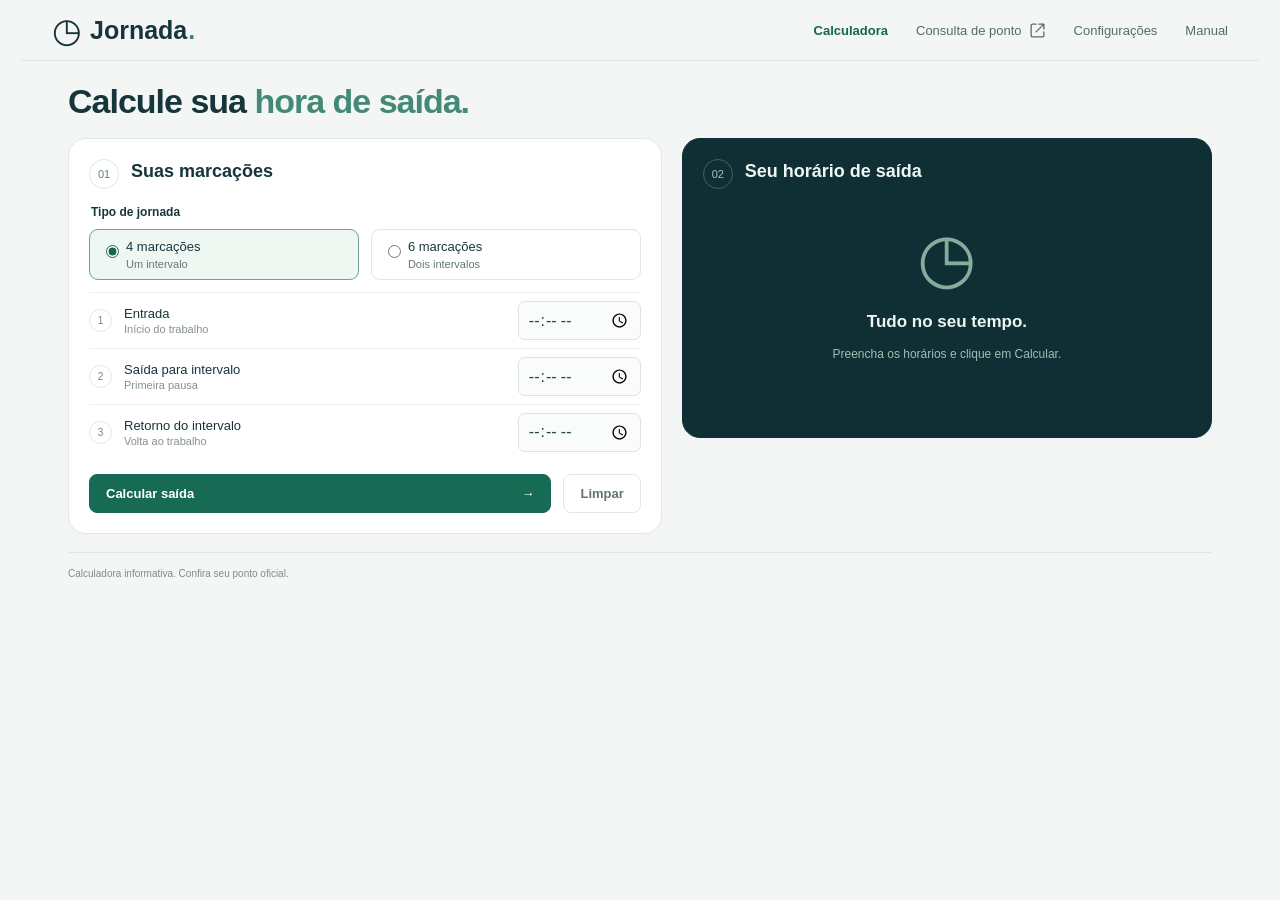
==== commit 9880cd4b: "Melhora ícone do link de consulta de ponto" ====
--- a/index.html
+++ b/index.html
@@ -6,7 +6,7 @@
   <meta name="theme-color" content="#102c32">
   <meta name="description" content="Planeje sua saída com intervalos, hora noturna reduzida e margem de segurança ajustável.">
   <title>Calculadora de jornada</title>
-  <link rel="stylesheet" href="assets/css/style.css?v=20261023-1">
+  <link rel="stylesheet" href="assets/css/style.css">
 </head>
 <body>
   <header class="topbar">
@@ -14,7 +14,7 @@
     <button type="button" id="menu-toggle" class="menu-toggle" aria-controls="main-nav" aria-expanded="false"><span aria-hidden="true">☰</span><span id="menu-label">Menu</span></button>
     <nav id="main-nav" aria-label="Navegação principal">
       <button type="button" id="abrir-calculadora" aria-controls="calculadora-panel" aria-current="page">Calculadora</button>
-      <a href="https://webapp.confianca.com.br/consultaponto/ponto.aspx" target="_blank" rel="noopener noreferrer">Consulta de ponto ↗</a>
+      <a class="external-link" href="https://webapp.confianca.com.br/consultaponto/ponto.aspx" target="_blank" rel="noopener noreferrer" aria-label="Consulta de ponto (abre em nova aba)">Consulta de ponto<svg class="external-link-icon" xmlns="http://www.w3.org/2000/svg" width="18" height="18" viewBox="0 0 24 24" fill="none" stroke="currentColor" stroke-width="1.8" stroke-linecap="round" stroke-linejoin="round" aria-hidden="true" focusable="false"><path d="M14 3h7v7M10 14 21 3"/><path d="M21 14v5a2 2 0 0 1-2 2H5a2 2 0 0 1-2-2V5a2 2 0 0 1 2-2h5"/></svg></a>
       <button type="button" id="abrir-configuracoes" aria-controls="configuracoes" aria-expanded="false">Configurações</button>
       <button type="button" id="abrir-manual" aria-controls="manual" aria-expanded="false">Manual</button>
     </nav>
@@ -41,12 +41,12 @@
             <label><input type="radio" id="quatro-marcacoes" name="modo-jornada" value="quatro" checked><span>4 marcações <small>Um intervalo</small></span></label>
             <label><input type="radio" id="seis-marcacoes" name="modo-jornada" value="seis"><span>6 marcações <small>Dois intervalos</small></span></label>
           </fieldset>
-          <div class="time-row"><span class="marker">1</span><label for="entrada">Entrada<small>Início do trabalho</small></label><div class="time-control"><input type="time" id="entrada" name="entrada" required aria-describedby="entrada-hint"><small class="time-hint" id="entrada-hint">Toque para definir</small></div></div>
-          <div class="time-row"><span class="marker">2</span><label for="saida-cafe">Saída para intervalo<small>Primeira pausa</small></label><div class="time-control"><input type="time" id="saida-cafe" name="saida-cafe" required aria-describedby="saida-cafe-hint"><small class="time-hint" id="saida-cafe-hint">Toque para definir</small></div></div>
-          <div class="time-row"><span class="marker">3</span><label for="entrada-cafe">Retorno do intervalo<small>Volta ao trabalho</small></label><div class="time-control"><input type="time" id="entrada-cafe" name="entrada-cafe" required aria-describedby="entrada-cafe-hint"><small class="time-hint" id="entrada-cafe-hint">Toque para definir</small></div></div>
+          <div class="time-row"><span class="marker">1</span><label for="entrada">Entrada<small>Início do trabalho</small></label><input type="time" id="entrada" name="entrada" required></div>
+          <div class="time-row"><span class="marker">2</span><label for="saida-cafe">Saída para intervalo<small>Primeira pausa</small></label><input type="time" id="saida-cafe" name="saida-cafe" required></div>
+          <div class="time-row"><span class="marker">3</span><label for="entrada-cafe">Retorno do intervalo<small>Volta ao trabalho</small></label><input type="time" id="entrada-cafe" name="entrada-cafe" required></div>
           <fieldset id="campoExtra" hidden disabled><legend class="sr-only">Segundo intervalo</legend>
-            <div class="time-row"><span class="marker">4</span><label for="segunda-saida">Saída para intervalo<small>Segunda pausa</small></label><div class="time-control"><input type="time" id="segunda-saida" name="segunda-saida" required aria-describedby="segunda-saida-hint"><small class="time-hint" id="segunda-saida-hint">Toque para definir</small></div></div>
-            <div class="time-row"><span class="marker">5</span><label for="segunda-entrada">Retorno do intervalo<small>Volta ao trabalho</small></label><div class="time-control"><input type="time" id="segunda-entrada" name="segunda-entrada" required aria-describedby="segunda-entrada-hint"><small class="time-hint" id="segunda-entrada-hint">Toque para definir</small></div></div>
+            <div class="time-row"><span class="marker">4</span><label for="segunda-saida">Saída para intervalo<small>Segunda pausa</small></label><input type="time" id="segunda-saida" name="segunda-saida" required></div>
+            <div class="time-row"><span class="marker">5</span><label for="segunda-entrada">Retorno do intervalo<small>Volta ao trabalho</small></label><input type="time" id="segunda-entrada" name="segunda-entrada" required></div>
           </fieldset>
           <div id="mensagemErro" role="alert" hidden></div>
           <div class="actions"><button type="submit" id="calcular">Calcular saída <span aria-hidden="true">→</span></button><button type="reset" id="resetar">Limpar</button></div>
@@ -78,6 +78,6 @@
     </section>
     <footer>Calculadora informativa. Confira seu ponto oficial.</footer>
   </main>
-  <script type="module" src="js/main.js?v=20261023-1"></script>
+  <script type="module" src="js/main.js"></script>
 </body>
 </html>
--- a/assets/css/style.css
+++ b/assets/css/style.css
@@ -53,6 +53,16 @@
   font-size:13px;
   text-decoration:none;
   color:#526b6d
+}
+.external-link{
+  display:inline-flex;
+  align-items:center;
+  gap:7px
+}
+.external-link-icon{
+  flex:none;
+  width:17px;
+  height:17px
 }
 nav a:hover{
   text-decoration:underline
@@ -629,12 +639,3 @@
   #main-nav a:hover, #main-nav button:hover { background: #f0f6f2; }
   #main-nav [aria-current="page"]::after { content: '●'; margin-left: auto; font-size: 7px; color: #277257; }
 }
-
-/* Mantém o seletor nativo de horário legível e fácil de tocar no Safari. */
-.time-control { flex: 0 0 123px; min-width: 0; }
-.time-control input[type=time] { display: block; width: 100%; min-height: 44px; font-size: 16px; color-scheme: light; }
-.time-row .time-hint { margin-top: 4px; font-size: 10px; text-align: center; color: #657779; }
-.time-control input:valid + .time-hint { visibility: hidden; }
-@media (max-width: 390px) {
-  .time-control { flex-basis: 110px; }
-}
